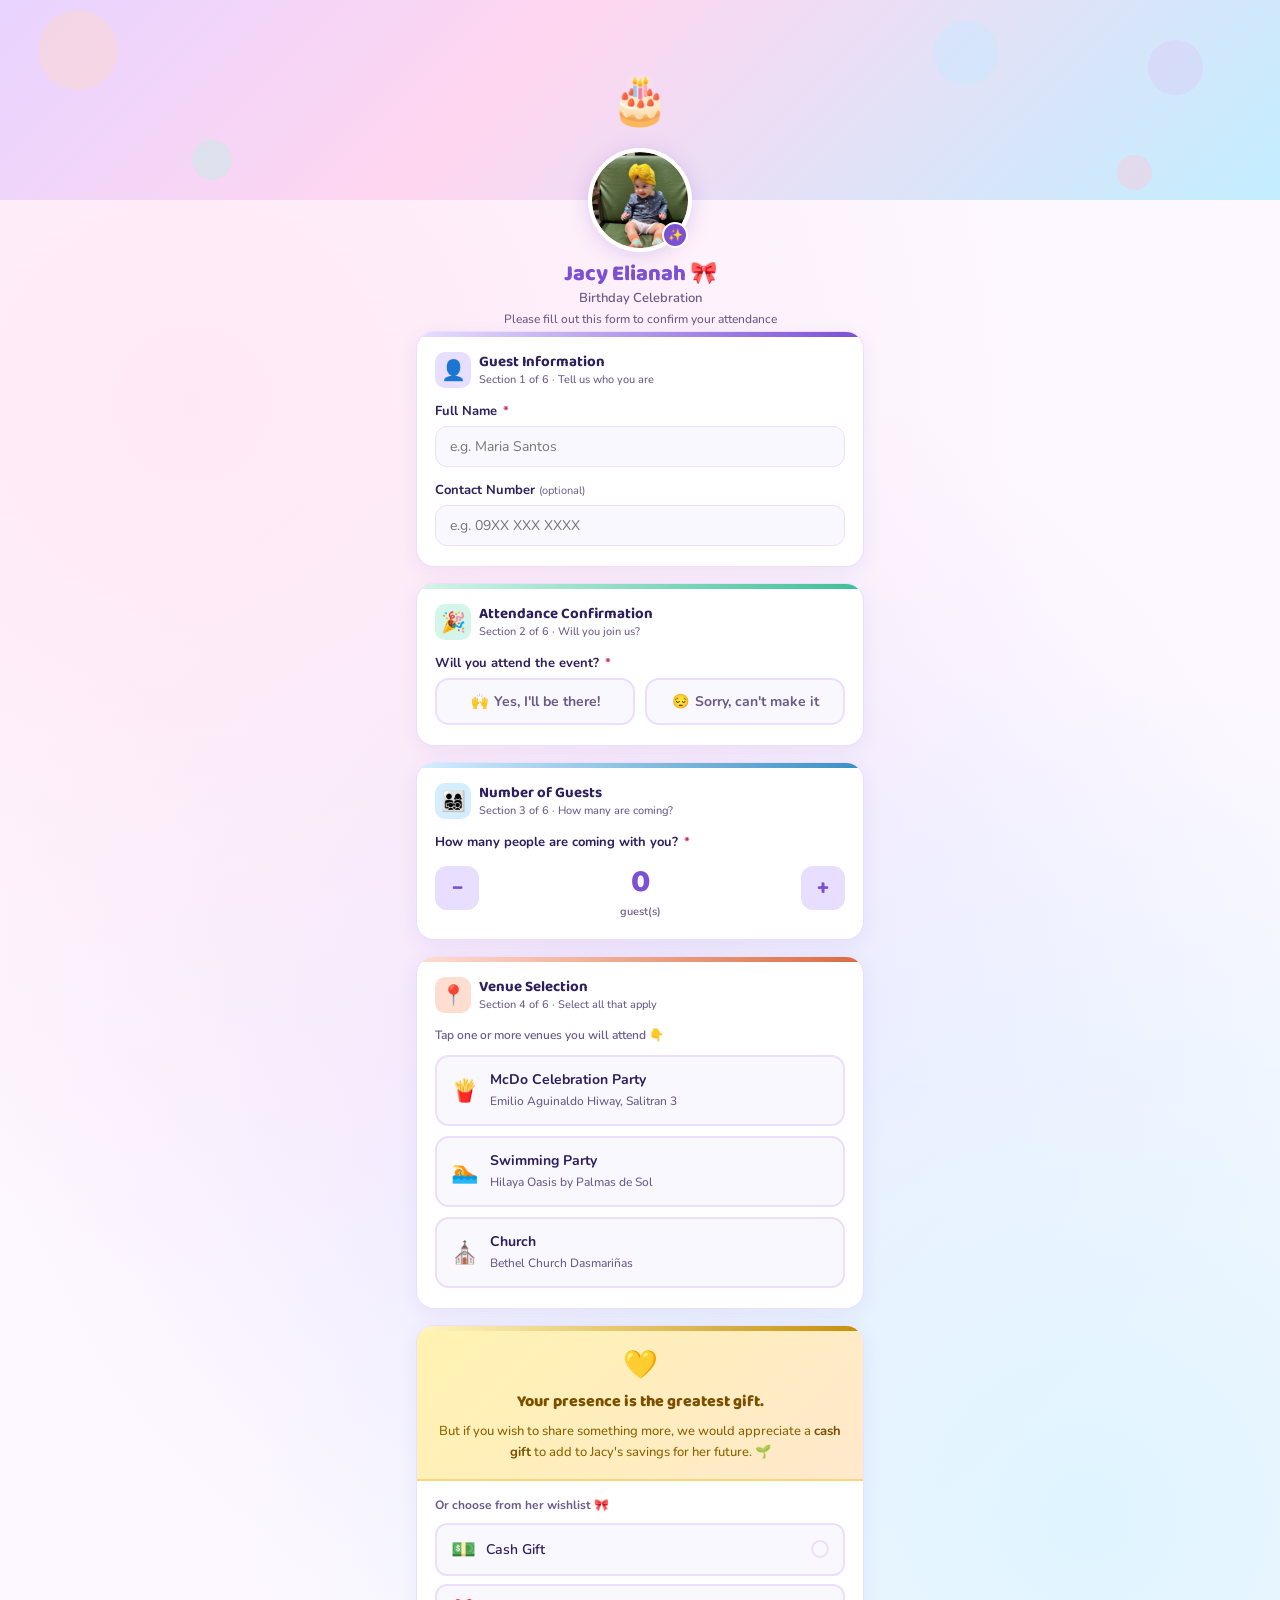
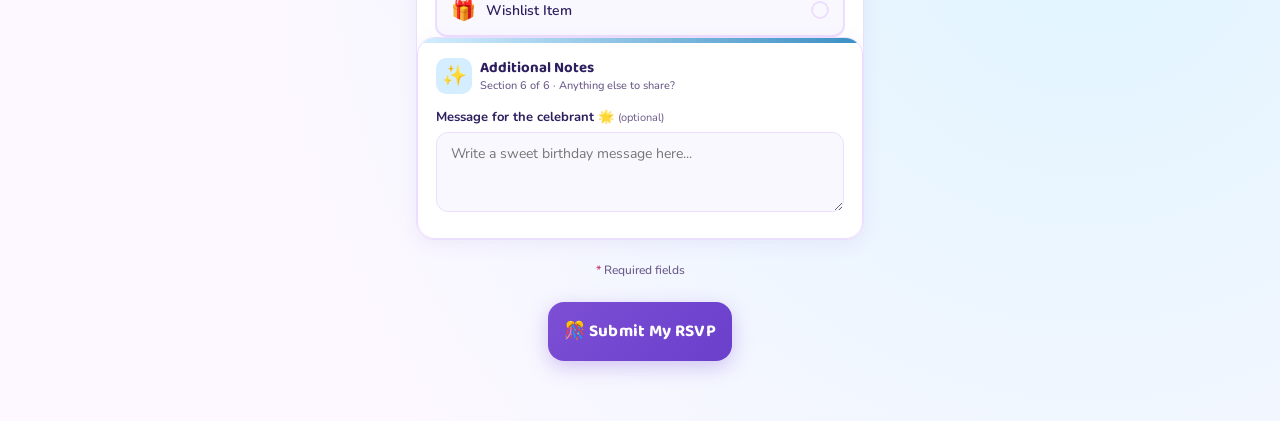
==== rsvp-form.html @ 9f7bb09f "Disable guest photo changes" ====
<!DOCTYPE html>
<html lang="en">
<head>
<meta charset="UTF-8">
<meta name="viewport" content="width=device-width, initial-scale=1.0">
<title>🎉 Party RSVP</title>
<link href="https://fonts.googleapis.com/css2?family=Baloo+2:wght@400;500;600;700;800&family=Nunito:wght@400;500;600;700&display=swap" rel="stylesheet">
<style>
  :root {
    --mint:    #d4f5e9;
    --mint-dk: #3dbf97;
    --lavender:#e8deff;
    --lav-dk:  #7c4fd4;
    --peach:   #ffddd0;
    --peach-dk:#d96b42;
    --sky:     #d4eeff;
    --sky-dk:  #3a8fc4;
    --rose:    #ffd9e8;
    --rose-dk: #c93068;
    --butter:  #fff5c2;
    --butter-dk:#c4900a;
    --white:   #ffffff;
    --bg:      #fdf8ff;
    --card:    #ffffff;
    --txt:     #2d1f5e;
    --txt2:    #6b5a8a;
    --border:  #ecdeff;
    --radius:  18px;
    --shadow:  0 4px 20px rgba(100,60,180,0.08);
  }

  * { box-sizing: border-box; margin: 0; padding: 0; }

  body {
    font-family: 'Nunito', sans-serif;
    background: var(--bg);
    background-image:
      radial-gradient(circle at 15% 20%, #ffe8f5 0%, transparent 45%),
      radial-gradient(circle at 85% 75%, #dff4ff 0%, transparent 45%),
      radial-gradient(circle at 50% 50%, #ede4ff 0%, transparent 55%);
    min-height: 100vh;
    color: var(--txt);
    padding: 0 0 60px;
  }

  /* ── HERO ── */
  .hero {
    text-align: center;
    position: relative;
    overflow: hidden;
    margin-bottom: 4px;
  }
  /* cover banner */
  .hero-cover {
    width: 100%;
    height: 200px;
    background: linear-gradient(135deg, #e8d4ff 0%, #ffd6f0 40%, #c2eeff 100%);
    position: relative;
    overflow: hidden;
  }
  .hero-cover-img {
    width: 100%; height: 100%;
    object-fit: cover;
    display: none;
  }
  .hero-cover-img.loaded { display: block; }
  .hero-cover-placeholder {
    position: absolute; inset: 0;
    display: flex; align-items: center; justify-content: center;
    flex-direction: column; gap: 6px;
  }
  .hero-cover-placeholder.hidden { display: none; }
  .cover-upload-hint { font-size: 11px; color: var(--txt2); font-weight: 600; }
  /* bubbles on cover */
  .hero-bubbles { position: absolute; inset: 0; pointer-events: none; }
  .bubble {
    position: absolute; border-radius: 50%;
    opacity: 0.4;
    animation: float 6s ease-in-out infinite;
  }
  @keyframes float {
    0%,100% { transform: translateY(0) rotate(0deg); }
    50%      { transform: translateY(-10px) rotate(180deg); }
  }
  /* circle avatar upload */
  .hero-avatar-wrap {
    position: relative;
    display: inline-block;
    margin-top: -52px;
    z-index: 10;
  }
  .hero-avatar {
    width: 104px; height: 104px;
    border-radius: 50%;
    border: 4px solid #fff;
    box-shadow: 0 4px 20px rgba(139,99,217,0.25);
    background: linear-gradient(135deg, var(--lavender), var(--peach));
    display: flex; align-items: center; justify-content: center;
    overflow: hidden;
    cursor: pointer;
    position: relative;
  }
  .hero-avatar img {
    width: 100%; height: 100%;
    object-fit: cover;
    display: none;
    border-radius: 50%;
  }
  .hero-avatar img.loaded { display: block; }
  .avatar-placeholder { font-size: 36px; pointer-events: none; }
  .avatar-placeholder.hidden { display: none; }
  .avatar-overlay {
    position: absolute; inset: 0; border-radius: 50%;
    background: rgba(139,99,217,0.55);
    display: flex; align-items: center; justify-content: center;
    opacity: 0; transition: opacity .2s;
    pointer-events: none;
  }
  .hero-avatar:hover .avatar-overlay { opacity: 0; }
  .avatar-overlay span { font-size: 22px; }
  .hero-avatar input[type="file"] {
    position: absolute; inset: 0; opacity: 0; cursor: pointer;
    border: none; background: none; width: 100%; height: 100%;
  }
  .avatar-badge {
    position: absolute;
    bottom: 4px; right: 4px;
    width: 26px; height: 26px;
    background: var(--lav-dk);
    border-radius: 50%;
    border: 2px solid #fff;
    display: flex; align-items: center; justify-content: center;
    font-size: 12px;
    pointer-events: none;
  }
  /* text below avatar */
  .hero-name {
    font-family: 'Baloo 2', cursive;
    font-size: 22px;
    font-weight: 800;
    color: var(--lav-dk);
    margin-top: 8px;
    line-height: 1.1;
  }
  .hero-sub {
    font-size: 13px;
    color: var(--txt2);
    font-weight: 600;
    margin-top: 3px;
  }
  .hero-tagline {
    font-size: 12px;
    color: var(--txt2);
    margin-top: 4px;
    font-weight: 500;
  }
  @keyframes bounce {
    0%,100% { transform: translateY(0); }
    50%      { transform: translateY(-7px); }
  }
  .hero-badges {
    display: flex;
    justify-content: center;
    gap: 7px;
    flex-wrap: wrap;
    margin: 12px 16px 20px;
  }
  .badge {
    font-size: 11px;
    font-weight: 700;
    padding: 5px 12px;
    border-radius: 99px;
    letter-spacing: 0.3px;
  }
  .badge-mint   { background: var(--mint);    color: #1a6b55; }
  .badge-rose   { background: var(--rose);    color: #8b1a3a; }
  .badge-sky    { background: var(--sky);     color: #1a5a80; }
  .badge-butter { background: var(--butter);  color: #7a5800; }

  /* ── FORM CONTAINER ── */
  .form-wrap {
    max-width: 480px;
    margin: 0 auto;
    padding: 0 16px;
    display: flex;
    flex-direction: column;
    gap: 16px;
  }

  /* ── SECTION CARD ── */
  .card {
    background: var(--card);
    border-radius: var(--radius);
    padding: 20px 18px;
    box-shadow: var(--shadow);
    border: 1.5px solid var(--border);
    position: relative;
    overflow: hidden;
  }
  .card::before {
    content: '';
    position: absolute;
    top: 0; left: 0; right: 0;
    height: 5px;
    border-radius: var(--radius) var(--radius) 0 0;
  }
  .card.c-lavender::before { background: linear-gradient(90deg, var(--lavender), var(--lav-dk)); }
  .card.c-mint::before     { background: linear-gradient(90deg, var(--mint), var(--mint-dk)); }
  .card.c-peach::before    { background: linear-gradient(90deg, var(--peach), var(--peach-dk)); }
  .card.c-sky::before      { background: linear-gradient(90deg, var(--sky), var(--sky-dk)); }
  .card.c-rose::before     { background: linear-gradient(90deg, var(--rose), var(--rose-dk)); }
  .card.c-butter::before   { background: linear-gradient(90deg, var(--butter), var(--butter-dk)); }

  .section-label {
    display: flex;
    align-items: center;
    gap: 8px;
    margin-bottom: 14px;
  }
  .section-icon {
    font-size: 20px;
    width: 36px; height: 36px;
    border-radius: 10px;
    display: flex; align-items: center; justify-content: center;
    flex-shrink: 0;
  }
  .icon-lav    { background: var(--lavender); }
  .icon-mint   { background: var(--mint); }
  .icon-peach  { background: var(--peach); }
  .icon-sky    { background: var(--sky); }
  .icon-rose   { background: var(--rose); }
  .icon-butter { background: var(--butter); }

  .section-title {
    font-family: 'Baloo 2', cursive;
    font-size: 15px;
    font-weight: 700;
    color: var(--txt);
    line-height: 1.2;
  }
  .section-sub {
    font-size: 11px;
    color: var(--txt2);
    margin-top: 1px;
    font-weight: 500;
  }

  /* ── FORM FIELDS ── */
  .field { margin-bottom: 14px; }
  .field:last-child { margin-bottom: 0; }

  label.field-label {
    display: block;
    font-size: 13px;
    font-weight: 700;
    color: var(--txt);
    margin-bottom: 6px;
  }
  label.field-label span.req { color: var(--rose-dk); margin-left: 2px; }

  input[type="text"],
  input[type="tel"],
  input[type="file"],
  select,
  textarea {
    width: 100%;
    font-family: 'Nunito', sans-serif;
    font-size: 14px;
    color: var(--txt);
    background: #faf8ff;
    border: 1.5px solid var(--border);
    border-radius: 12px;
    padding: 10px 14px;
    outline: none;
    transition: border-color .2s, box-shadow .2s;
    -webkit-appearance: none;
    appearance: none;
  }
  input:focus, select:focus, textarea:focus {
    border-color: var(--lav-dk);
    box-shadow: 0 0 0 3px rgba(139,99,217,0.12);
  }
  textarea { resize: vertical; min-height: 80px; line-height: 1.5; }
  select { background-image: url("data:image/svg+xml,%3Csvg xmlns='http://www.w3.org/2000/svg' width='12' height='8'%3E%3Cpath d='M0 0l6 8 6-8z' fill='%238b63d9'/%3E%3C/svg%3E");
    background-repeat: no-repeat;
    background-position: right 14px center;
    padding-right: 36px;
    cursor: pointer;
  }
  input[type="file"] { cursor: pointer; padding: 8px 14px; }

  /* ── RADIO / YES-NO ── */
  .yesno { display: flex; gap: 10px; }
  .yn-btn {
    flex: 1;
    display: flex;
    align-items: center;
    justify-content: center;
    gap: 6px;
    padding: 12px;
    border-radius: 14px;
    border: 2px solid var(--border);
    background: #faf8ff;
    cursor: pointer;
    font-family: 'Nunito', sans-serif;
    font-size: 14px;
    font-weight: 700;
    color: var(--txt2);
    transition: all .2s;
  }
  .yn-btn:hover { background: var(--lavender); border-color: var(--lav-dk); color: var(--txt); }
  .yn-btn input { display: none; }
  .yn-btn.selected-yes { background: var(--mint); border-color: var(--mint-dk); color: #1a6b55; }
  .yn-btn.selected-no  { background: var(--rose); border-color: var(--rose-dk); color: #8b1a3a; }

  /* ── CHECKBOX VENUE ── */
  .venue-options { display: flex; flex-direction: column; gap: 10px; }
  .venue-opt {
    display: flex;
    align-items: center;
    gap: 12px;
    padding: 13px 14px;
    border-radius: 14px;
    border: 2px solid var(--border);
    background: #faf8ff;
    cursor: pointer;
    transition: all .15s;
    user-select: none;
    -webkit-tap-highlight-color: transparent;
  }
  .venue-opt:hover { background: #f0eaff; border-color: var(--lav-dk); }
  .venue-opt:active { transform: scale(0.97); }
  .venue-opt.checked-mcdo   { background: var(--peach);  border-color: var(--peach-dk); }
  .venue-opt.checked-swim   { background: var(--sky);    border-color: var(--sky-dk); }
  .venue-opt input[type="checkbox"] { display: none; }
  .venue-emoji { font-size: 22px; flex-shrink: 0; }
  .venue-text strong { display: block; font-size: 14px; font-weight: 700; color: var(--txt); }
  .venue-text span   { font-size: 12px; color: var(--txt2); font-weight: 500; }
  .venue-check { display: none; }
  .checked-mcdo   { background: var(--peach); border-color: var(--peach-dk); box-shadow: 0 0 0 2px rgba(217,107,66,0.12); }
  .checked-swim   { background: var(--sky); border-color: var(--sky-dk); box-shadow: 0 0 0 2px rgba(58,143,196,0.12); }
  .checked-church { background: var(--mint); border-color: var(--mint-dk); box-shadow: 0 0 0 2px rgba(61,191,151,0.12); }

  /* ── GIFT OPTIONS ── */
  .gift-options { display: flex; flex-direction: column; gap: 8px; }
  .gift-opt {
    display: flex;
    align-items: center;
    gap: 10px;
    padding: 11px 14px;
    border-radius: 12px;
    border: 2px solid var(--border);
    background: #faf8ff;
    cursor: pointer;
    transition: all .2s;
    font-size: 14px;
    font-weight: 600;
    color: var(--txt);
  }
  .gift-opt:hover { background: #fff8f0; border-color: var(--butter-dk); }
  .gift-opt input[type="radio"] { display: none; }
  .gift-opt.selected { background: var(--butter); border-color: var(--butter-dk); }
  .gift-icon { font-size: 20px; }
  .gift-dot {
    margin-left: auto;
    width: 18px; height: 18px;
    border-radius: 50%;
    border: 2px solid var(--border);
    flex-shrink: 0;
    transition: all .2s;
  }
  .gift-opt.selected .gift-dot { background: var(--butter-dk); border-color: var(--butter-dk); }

  /* ── GIFT SUGGEST DROPDOWN ── */
  .gift-suggest { display: none; margin-top: 10px; }
  .gift-suggest.visible { display: block; }

  /* ── FILE UPLOAD ── */
  .upload-area {
    border: 2px dashed var(--border);
    border-radius: 14px;
    background: #faf8ff;
    padding: 20px;
    text-align: center;
    cursor: pointer;
    transition: all .2s;
    position: relative;
  }
  .upload-area:hover { border-color: var(--rose-dk); background: #fff5f8; }
  .upload-area input[type="file"] {
    position: absolute; inset: 0;
    opacity: 0; cursor: pointer;
    border: none; background: none; padding: 0; border-radius: 0;
  }
  .upload-icon { font-size: 32px; display: block; margin-bottom: 6px; }
  .upload-text { font-size: 13px; font-weight: 700; color: var(--txt2); }
  .upload-sub  { font-size: 11px; color: var(--txt2); margin-top: 3px; }
  .upload-preview { display: none; margin-top: 12px; }
  .upload-preview img { max-width: 100%; border-radius: 10px; max-height: 160px; object-fit: cover; }
  .upload-preview.has-image { display: block; }

  /* ── SUBMIT BTN ── */
  .submit-wrap { padding: 0 16px; max-width: 480px; margin: 8px auto 0; }
  .submit-btn {
    width: 100%;
    font-family: 'Baloo 2', cursive;
    font-size: 17px;
    font-weight: 700;
    color: #fff;
    background: linear-gradient(135deg, var(--lav-dk) 0%, #6a3fcb 100%);
    border: none;
    border-radius: 16px;
    padding: 16px;
    cursor: pointer;
    box-shadow: 0 6px 20px rgba(139,99,217,0.35);
    transition: transform .15s, box-shadow .15s;
    letter-spacing: 0.3px;
  }
  .submit-btn:hover  { transform: translateY(-2px); box-shadow: 0 8px 24px rgba(139,99,217,0.45); }
  .submit-btn:active { transform: scale(0.98); }

  /* ── REQUIRED NOTE ── */
  .req-note { text-align: center; font-size: 12px; color: var(--txt2); margin: 0 16px 0; font-weight: 500; }

  /* ── SUCCESS SCREEN ── */
  #success-screen {
    display: none;
    max-width: 480px;
    margin: 40px auto;
    padding: 0 16px;
    animation: popIn .4s ease;
  }
  @keyframes popIn {
    from { transform: scale(.92) translateY(20px); opacity: 0; }
    to   { transform: scale(1) translateY(0);       opacity: 1; }
  }
  .success-card {
    background: var(--card);
    border-radius: 24px;
    padding: 32px 24px;
    text-align: center;
    box-shadow: 0 8px 40px rgba(100,60,180,0.15);
    border: 2px solid var(--lavender);
  }
  .success-emoji { font-size: 60px; display: block; margin-bottom: 12px; animation: bounce 2s ease-in-out infinite; }
  .success-card h2 { font-family: 'Baloo 2', cursive; font-size: 24px; font-weight: 800; color: var(--lav-dk); margin-bottom: 8px; }
  .success-card p  { font-size: 14px; color: var(--txt2); line-height: 1.6; font-weight: 500; }
  .summary-grid {
    margin-top: 20px;
    display: flex;
    flex-direction: column;
    gap: 10px;
    text-align: left;
  }
  .summary-row {
    display: flex;
    gap: 10px;
    align-items: flex-start;
    background: var(--bg);
    border-radius: 12px;
    padding: 10px 14px;
    font-size: 13px;
  }
  .summary-row .s-icon { font-size: 18px; flex-shrink: 0; margin-top: 1px; }
  .summary-row .s-label { font-weight: 700; color: var(--txt); display: block; }
  .summary-row .s-val   { color: var(--txt2); font-weight: 500; }
  .reset-btn {
    margin-top: 20px;
    font-family: 'Nunito', sans-serif;
    font-size: 13px;
    font-weight: 700;
    color: var(--lav-dk);
    background: var(--lavender);
    border: none;
    border-radius: 10px;
    padding: 10px 24px;
    cursor: pointer;
    transition: opacity .2s;
  }
  .reset-btn:hover { opacity: .8; }

  /* ── PRODUCT CARDS ── */
  .prod-card {
    border: 2px solid var(--border);
    border-radius: 12px;
    padding: 8px;
    background: #fff;
    cursor: default;
    transition: all .2s;
    user-select: none;
    -webkit-tap-highlight-color: transparent;
    position: relative;
    overflow: hidden;
    pointer-events: none;
  }
  .prod-card:active { transform: scale(0.96); }
  .prod-card.picked { border-color: var(--butter-dk); background: var(--butter); }
  .prod-card .prod-name {
    font-size: 11px; font-weight: 700; color: var(--txt2);
    text-align: center; margin-top: 6px; line-height: 1.3;
  }
  .prod-card.picked .prod-name { color: var(--butter-dk); }
  .prod-card .prod-tick {
    position: absolute; top: 5px; right: 5px;
    width: 18px; height: 18px; border-radius: 50%;
    background: var(--butter-dk); color: #fff;
    font-size: 10px; display: none;
    align-items: center; justify-content: center;
  }
  .prod-card.picked .prod-tick { display: flex; }

  /* ── WISHLIST ITEMS ── */
  .wishlist-item {
    border: 2px solid var(--border);
    border-radius: 14px;
    padding: 13px 14px;
    margin-bottom: 10px;
    background: #fffdf5;
    cursor: pointer;
    transition: all .2s;
    user-select: none;
    -webkit-tap-highlight-color: transparent;
    overflow: hidden;
  }
  .wishlist-item:active { transform: scale(0.98); }
  .wishlist-item.selected { background: var(--butter); border-color: var(--butter-dk); }
  .wishlist-header { display: flex; align-items: center; gap: 10px; }
  .wishlist-name { font-size: 14px; font-weight: 700; color: var(--txt); flex: 1; }
  .wishlist-check-icon {
    width: 22px; height: 22px; border-radius: 50%;
    border: 2px solid var(--border); flex-shrink: 0;
    display: flex; align-items: center; justify-content: center;
    font-size: 11px; color: transparent;
    transition: all .2s;
  }
  .wishlist-item.selected .wishlist-check-icon { background: var(--butter-dk); border-color: var(--butter-dk); color: #fff; }
  .wishlist-img-wrap {
    max-height: 0;
    overflow: hidden;
    transition: max-height .35s ease, margin-top .35s ease;
    margin-top: 0;
  }
  .wishlist-item.selected .wishlist-img-wrap {
    max-height: 300px;
    margin-top: 12px;
  }
  .gift-suggest.visible .wishlist-img-wrap {
    max-height: none;
    margin-top: 12px;
    overflow: visible;
  }

  /* ── QTY BUTTON ── */
  .qty-btn {
    width: 44px; height: 44px;
    border-radius: 12px;
    border: 2px solid var(--lavender);
    background: var(--lavender);
    color: var(--lav-dk);
    font-size: 22px;
    font-weight: 700;
    cursor: pointer;
    display: flex; align-items: center; justify-content: center;
    flex-shrink: 0;
    transition: all .15s;
    line-height: 1;
    font-family: 'Baloo 2', cursive;
  }
  .qty-btn:hover  { background: var(--lav-dk); color: #fff; border-color: var(--lav-dk); }
  .qty-btn:active { transform: scale(0.93); }

  /* ── VALIDATION ── */
  .error-msg { font-size: 11px; color: var(--rose-dk); font-weight: 700; margin-top: 5px; display: none; }
  .field.invalid .error-msg { display: block; }
  .field.invalid input,
  .field.invalid select { border-color: var(--rose-dk); }
  .venue-req-err { font-size: 11px; color: var(--rose-dk); font-weight: 700; margin-top: 6px; display: none; }
  .venue-req-err.show { display: block; }
</style>
</head>
<body>

<!-- HERO -->
<div class="hero">
  <!-- Cover banner -->
  <div class="hero-cover">
    <div class="hero-bubbles">
      <div class="bubble" style="width:80px;height:80px;background:#ffd6c2;top:5%;left:3%;animation-delay:0s;"></div>
      <div class="bubble" style="width:55px;height:55px;background:#d9c8f5;top:20%;right:6%;animation-delay:1s;"></div>
      <div class="bubble" style="width:40px;height:40px;background:#b8f0e0;bottom:10%;left:15%;animation-delay:2s;"></div>
      <div class="bubble" style="width:65px;height:65px;background:#c2e8ff;top:10%;right:22%;animation-delay:1.5s;"></div>
      <div class="bubble" style="width:35px;height:35px;background:#ffc2d4;bottom:5%;right:10%;animation-delay:0.5s;"></div>
    </div>
    <img id="cover-img" class="hero-cover-img" src="" alt="Cover">
    <div class="hero-cover-placeholder" id="cover-placeholder">
      <span style="font-size:48px;animation:bounce 2s ease-in-out infinite;display:block;">🎂</span>
    </div>
  </div>

  <!-- Circle avatar -->
  <div class="hero-avatar-wrap">
    <div class="hero-avatar" id="avatar-ring">
      <img id="avatar-img" class="loaded" src="[data-uri]" alt="Celebrant">
      <span class="avatar-placeholder hidden" id="avatar-placeholder">🥳</span>
      <div class="avatar-overlay"><span>📷</span></div>

    </div>
    <div class="avatar-badge">✨</div>
  </div>

  <!-- Name & tagline -->
  <div class="hero-name">Jacy Elianah 🎀</div>
  <div class="hero-sub">Birthday Celebration</div>
  <div class="hero-tagline">Please fill out this form to confirm your attendance</div>
</div>

<!-- FORM -->
<form id="rsvp-form" novalidate>
  <div class="form-wrap">

    <!-- SECTION 1: Guest Info -->
    <div class="card c-lavender">
      <div class="section-label">
        <div class="section-icon icon-lav">👤</div>
        <div>
          <div class="section-title">Guest Information</div>
          <div class="section-sub">Section 1 of 6 · Tell us who you are</div>
        </div>
      </div>
      <div class="field" id="field-name">
        <label class="field-label" for="name">Full Name <span class="req">*</span></label>
        <input type="text" id="name" placeholder="e.g. Maria Santos" autocomplete="name">
        <div class="error-msg">Please enter your full name.</div>
      </div>
      <div class="field">
        <label class="field-label" for="contact">Contact Number <span style="font-weight:400;color:var(--txt2);font-size:11px;">(optional)</span></label>
        <input type="tel" id="contact" placeholder="e.g. 09XX XXX XXXX" autocomplete="tel">
      </div>
    </div>

    <!-- SECTION 2: Attendance -->
    <div class="card c-mint">
      <div class="section-label">
        <div class="section-icon icon-mint">🎉</div>
        <div>
          <div class="section-title">Attendance Confirmation</div>
          <div class="section-sub">Section 2 of 6 · Will you join us?</div>
        </div>
      </div>
      <div class="field" id="field-attend">
        <label class="field-label">Will you attend the event? <span class="req">*</span></label>
        <div class="yesno">
          <label class="yn-btn" id="btn-yes">
            <input type="radio" name="attend" value="yes" onchange="selectAttend(this)">
            <span>🙌</span> Yes, I'll be there!
          </label>
          <label class="yn-btn" id="btn-no">
            <input type="radio" name="attend" value="no" onchange="selectAttend(this)">
            <span>😔</span> Sorry, can't make it
          </label>
        </div>
        <div class="error-msg" id="attend-err">Please select your attendance.</div>
      </div>
    </div>

    <!-- SECTION 3: Number of Guests -->
    <div class="card c-sky">
      <div class="section-label">
        <div class="section-icon icon-sky">👨‍👩‍👧‍👦</div>
        <div>
          <div class="section-title">Number of Guests</div>
          <div class="section-sub">Section 3 of 6 · How many are coming?</div>
        </div>
      </div>
      <div class="field">
        <label class="field-label" for="guest-count">How many people are coming with you? <span class="req">*</span></label>
        <div style="display:flex;align-items:center;gap:12px;margin-top:4px;">
          <button type="button" class="qty-btn" onclick="changeGuests(-1)">−</button>
          <div style="flex:1;text-align:center;">
            <span id="guest-display" style="font-family:'Baloo 2',cursive;font-size:32px;font-weight:800;color:var(--lav-dk);">0</span>
            <div style="font-size:11px;color:var(--txt2);font-weight:600;margin-top:-4px;">guest(s)</div>
          </div>
          <button type="button" class="qty-btn" onclick="changeGuests(1)">+</button>
        </div>
        <input type="hidden" id="guest-count" value="0">
      </div>
    </div>

    <!-- SECTION 4: Venue -->
    <div class="card c-peach">
      <div class="section-label">
        <div class="section-icon icon-peach">📍</div>
        <div>
          <div class="section-title">Venue Selection</div>
          <div class="section-sub">Section 4 of 6 · Select all that apply</div>
        </div>
      </div>
      <p style="font-size:12px;color:var(--txt2);font-weight:600;margin-bottom:12px;">Tap one or more venues you will attend 👇</p>
      <div class="venue-options">
        <label class="venue-opt" id="opt-mcdo" onclick="return toggleVenue(event,'checked-mcdo','mcdo')">
          <input type="checkbox" name="venue" value="mcdo">
          <span class="venue-emoji">🍟</span>
          <div class="venue-text">
            <strong>McDo Celebration Party</strong>
            <span>Emilio Aguinaldo Hiway, Salitran 3</span>
          </div>
          <div class="venue-check" id="chk-mcdo">✓</div>
        </label>
        <label class="venue-opt" id="opt-swim" onclick="return toggleVenue(event,'checked-swim','swim')">
          <input type="checkbox" name="venue" value="swim">
          <span class="venue-emoji">🏊</span>
          <div class="venue-text">
            <strong>Swimming Party</strong>
            <span>Hilaya Oasis by Palmas de Sol</span>
          </div>
          <div class="venue-check" id="chk-swim">✓</div>
        </label>
        <label class="venue-opt" id="opt-church" onclick="return toggleVenue(event,'checked-church','church')">
          <input type="checkbox" name="venue" value="church">
          <span class="venue-emoji">⛪</span>
          <div class="venue-text">
            <strong>Church</strong>
            <span>Bethel Church Dasmariñas</span>
          </div>
          <div class="venue-check" id="chk-church">✓</div>
        </label>
      </div>
      <div class="venue-req-err" id="venue-err">Please select at least one venue.</div>
    </div>

    <!-- SECTION 5: Gift Wishlist -->
    <div class="card c-butter" style="padding:0;overflow:hidden;">

      <!-- Heart message block -->
      <div style="background:linear-gradient(135deg,#fff3b0 0%,#ffe8cc 100%);padding:20px 18px 16px;text-align:center;border-bottom:2px solid #f5d87a;">
        <div style="font-size:28px;margin-bottom:8px;">💛</div>
        <div style="font-family:'Baloo 2',cursive;font-size:16px;font-weight:800;color:#7a4f00;line-height:1.3;margin-bottom:8px;">Your presence is the greatest gift.</div>
        <div style="font-size:13px;color:#8b6200;font-weight:500;line-height:1.6;">But if you wish to share something more, we would appreciate a <strong style="color:#7a4f00;">cash gift</strong> to add to Jacy's savings for her future. 🌱</div>
      </div>

      <!-- Gift options: Cash or Wishlist -->
      <div style="padding:16px 18px 0;">
        <div style="font-size:12px;font-weight:700;color:var(--txt2);margin-bottom:10px;">Or choose from her wishlist 🎀</div>
        <div class="gift-options">
          <label class="gift-opt" onclick="selectGift(this,'cash')">
            <input type="radio" name="gift" value="cash">
            <span class="gift-icon">💵</span> Cash Gift
            <div class="gift-dot"></div>
          </label>
          <label class="gift-opt" onclick="selectGift(this,'wishlist')">
            <input type="radio" name="gift" value="wishlist">
            <span class="gift-icon">🎁</span> Wishlist Item
            <div class="gift-dot"></div>
          </label>
        </div>
      </div>

      <!-- Wishlist items (shown when wishlist selected) -->
      <div class="gift-suggest" id="gift-suggest" style="padding:0 18px 0;">
        <div style="font-size:12px;font-weight:700;color:var(--txt2);margin:14px 0 10px;">Tap to see each gift option 👇</div>

        <!-- Everyday Essentials -->
        <div class="wishlist-item" onclick="selectWishlistItem(this,'everyday')" id="wi-everyday">
          <div class="wishlist-header">
            <span style="font-size:18px;">🍼</span>
            <span class="wishlist-name">Everyday Essentials</span>
            <div class="wishlist-check-icon" id="wd-everyday">✓</div>
          </div>
          <div class="wishlist-img-wrap" id="img-everyday" onclick="event.stopPropagation()">
            <div style="font-size:11px;font-weight:700;color:var(--txt2);margin-bottom:8px;text-align:center;">Tap any item to view 👆</div>
            <div style="display:grid;grid-template-columns:1fr 1fr;gap:8px;">

              <div class="prod-card" onclick="event.stopPropagation();toggleProd(this)">
                <img src="[data-uri]" alt="EQ Dry Diapers" style="width:100%;border-radius:8px;display:block;">
                <div class="prod-name">EQ Dry Diapers M 56pcs</div>
              </div>

              <div class="prod-card" onclick="event.stopPropagation();toggleProd(this)">
                <img src="[data-uri]" alt="Cetaphil Baby Wash" style="width:100%;border-radius:8px;display:block;">
                <div class="prod-name">Cetaphil Baby Wash &amp; Shampoo</div>
              </div>

              <div class="prod-card" onclick="event.stopPropagation();toggleProd(this)">
                <img src="[data-uri]" alt="EQ Baby Wipes" style="width:100%;border-radius:8px;display:block;">
                <div class="prod-name">EQ Baby Wipes 4-pack</div>
              </div>

              <div class="prod-card" onclick="event.stopPropagation();toggleProd(this)">
                <img src="[data-uri]" alt="Tenderoo Lotion" style="width:100%;border-radius:8px;display:block;">
                <div class="prod-name">Tenderoo Moisturizing Lotion</div>
              </div>

              <div class="prod-card" style="grid-column:1/-1;" onclick="event.stopPropagation();toggleProd(this)">
                <img src="[data-uri]" alt="MyBaby Powder" style="width:100%;border-radius:8px;display:block;">
                <div class="prod-name">MyBaby Powder</div>
              </div>

            </div>
          </div>
        </div>

        <!-- Wooden Montessori Toys -->
        <div class="wishlist-item" onclick="selectWishlistItem(this,'toys')" id="wi-toys">
          <div class="wishlist-header">
            <span style="font-size:18px;">🧸</span>
            <span class="wishlist-name">Wooden Montessori Toys</span>
            <div class="wishlist-check-icon" id="wd-toys">✓</div>
          </div>
          <div class="wishlist-img-wrap" id="img-toys" onclick="event.stopPropagation()">
            <img src="[data-uri]" alt="Wooden Montessori Toys" style="width:100%;border-radius:10px;display:block;">
          </div>
        </div>

        <input type="hidden" id="gift-type" value="">
      </div>

    <!-- SECTION 6: Additional Notes -->
    <div class="card c-sky">
      <div class="section-label">
        <div class="section-icon icon-sky">✨</div>
        <div>
          <div class="section-title">Additional Notes</div>
          <div class="section-sub">Section 6 of 6 · Anything else to share?</div>
        </div>
      </div>
      <div class="field">
        <label class="field-label" for="message">Message for the celebrant 🌟 <span style="font-weight:400;color:var(--txt2);font-size:11px;">(optional)</span></label>
        <textarea id="message" placeholder="Write a sweet birthday message here..."></textarea>
      </div>
    </div>

  </div>

  <p class="req-note" style="margin-top:6px;"><span style="color:var(--rose-dk);">*</span> Required fields</p>
  <div class="submit-wrap">
    <button type="submit" class="submit-btn">🎊 Submit My RSVP</button>
  </div>
</form>

<!-- SUCCESS -->
<div id="success-screen">
  <div class="success-card">
    <span class="success-emoji">🎉</span>
    <h2>RSVP Received!</h2>
    <p>Thank you! Your response has been recorded.<br>We can't wait to celebrate with you! 🥳</p>
    <div class="summary-grid" id="summary-grid"></div>
    <button class="reset-btn" onclick="resetForm()">Submit Another Response</button>
  </div>
</div>

<script>
  var GOOGLE_SHEET_WEB_APP_URL = 'https://script.google.com/macros/s/AKfycbwkUunyS-vvQ6Q38WIg3QrL0h65zpZRrgs7xfl-XmZJHcxufd08ZSHHS71UHUqowGVWUA/exec';
  var venueState = { mcdo: false, swim: false, church: false };
  var attendVal = '';
  var giftVal = '';

  var guestCount = 0;
  function changeGuests(delta) {
    guestCount = Math.max(0, Math.min(20, guestCount + delta));
    document.getElementById('guest-display').textContent = guestCount;
    document.getElementById('guest-count').value = guestCount;
  }

  function selectAttend(el) {
    attendVal = el.value;
    document.getElementById('btn-yes').className = 'yn-btn' + (el.value === 'yes' ? ' selected-yes' : '');
    document.getElementById('btn-no').className  = 'yn-btn' + (el.value === 'no'  ? ' selected-no'  : '');
    document.getElementById('attend-err').style.display = 'none';
  }

  function toggleVenue(event, cls, key) {
    if (event) {
      event.preventDefault();
      event.stopPropagation();
    }
    venueState[key] = !venueState[key];
    var el = document.getElementById('opt-' + key);
    var input = el.querySelector('input[type="checkbox"]');
    if (venueState[key]) {
      el.className = 'venue-opt ' + cls;
    } else {
      el.className = 'venue-opt';
    }
    if (input) input.checked = venueState[key];
    document.getElementById('venue-err').className = 'venue-req-err';
    return false;
  }

  function toggleProd(el) {
    el.classList.toggle('picked');
    var tick = el.querySelector('.prod-tick');
    if (!tick) {
      tick = document.createElement('div');
      tick.className = 'prod-tick';
      tick.textContent = '✓';
      el.appendChild(tick);
    }
  }

  function selectWishlistItem(el, val) {
    document.querySelectorAll('.wishlist-item').forEach(function(i) {
      i.className = 'wishlist-item';
    });
    el.className = 'wishlist-item selected';
    document.getElementById('gift-type').value = val;
  }

  function selectGift(lbl, val) {
    giftVal = val;
    document.querySelectorAll('.gift-opt').forEach(function(el) {
      el.className = 'gift-opt';
    });
    lbl.className = 'gift-opt selected';
    var sugg = document.getElementById('gift-suggest');
    sugg.className = val === 'wishlist' ? 'gift-suggest visible' : 'gift-suggest';
    if (val !== 'wishlist') {
      document.querySelectorAll('.wishlist-item').forEach(function(i) { i.className = 'wishlist-item'; });
      document.getElementById('gift-type').value = '';
    } else {
      document.querySelectorAll('.wishlist-item img').forEach(function(img) { img.style.removeProperty('display'); });
    }
  }

  function loadAvatarPhoto(input) {
    if (input.files && input.files[0]) {
      var reader = new FileReader();
      reader.onload = function(e) {
        var img = document.getElementById('avatar-img');
        img.src = e.target.result;
        img.className = 'loaded';
        document.getElementById('avatar-placeholder').className = 'avatar-placeholder hidden';
      };
      reader.readAsDataURL(input.files[0]);
    }
  }

  function previewCelebPhoto(input) {
    if (input.files && input.files[0]) {
      var reader = new FileReader();
      reader.onload = function(e) {
        document.getElementById('celeb-preview-img').src = e.target.result;
        document.getElementById('celeb-preview').className = 'upload-preview has-image';
      };
      reader.readAsDataURL(input.files[0]);
    }
  }

  function previewPhoto(input) {
    if (input.files && input.files[0]) {
      var reader = new FileReader();
      reader.onload = function(e) {
        document.getElementById('preview-img').src = e.target.result;
        document.getElementById('photo-preview').className = 'upload-preview has-image';
      };
      reader.readAsDataURL(input.files[0]);
    }
  }

  document.getElementById('rsvp-form').addEventListener('submit', async function(e) {
    e.preventDefault();
    var valid = true;

    // Name
    var nameVal = document.getElementById('name').value.trim();
    var fName = document.getElementById('field-name');
    if (!nameVal) { fName.className = 'field invalid'; valid = false; }
    else { fName.className = 'field'; }

    // Attend
    if (!attendVal) {
      document.getElementById('attend-err').style.display = 'block';
      valid = false;
    }

    // Venue (required)
    if (!venueState.mcdo && !venueState.swim && !venueState.church) {
      document.getElementById('venue-err').className = 'venue-req-err show';
      valid = false;
    }

    if (!valid) {
      document.querySelector('.field.invalid, [style*="display: block"]')
        && document.querySelector('.card').scrollIntoView({ behavior: 'smooth' });
      return;
    }

    // Build summary
    var venues = [];
    var venueSheetValues = [];
    if (venueState.mcdo) { venues.push('McDo Party'); venueSheetValues.push('McDo Celebration Party'); }
    if (venueState.swim) { venues.push('Swimming Party'); venueSheetValues.push('Swimming Party'); }
    if (venueState.church) { venues.push('Bethel Church'); venueSheetValues.push('Church'); }

    var giftLabel = giftVal === 'cash' ? '💵 Cash Gift' : giftVal === 'wishlist' ? '🎁 Wishlist Item' : '—';
    var giftSugg = document.getElementById('gift-type').value;
    var wishlistNames = { everyday: '🍼 Everyday Essentials', toys: '🧸 Wooden Montessori Toys' };
    if (giftVal === 'wishlist' && giftSugg && wishlistNames[giftSugg]) giftLabel += ' · ' + wishlistNames[giftSugg];

    var contactVal = document.getElementById('contact').value.trim();
    var msg = document.getElementById('message').value.trim() || '-';

    var rows = [
      ['👤', 'Name', nameVal],
      ['🎉', 'Attendance', attendVal === 'yes' ? '✅ Attending' : '❌ Not Attending'],
      ['👨‍👩‍👧‍👦', 'Guests', guestCount + ' guest(s)'],
      ['📍', 'Venue(s)', venues.join(' + ') || '—'],
      ['🎁', 'Gift', giftLabel],
      ['💌', 'Message', msg],
    ];

    var html = '';
    rows.forEach(function(r) {
      html += '<div class="summary-row"><span class="s-icon">' + r[0] + '</span><div><span class="s-label">' + r[1] + '</span><span class="s-val">' + r[2] + '</span></div></div>';
    });
    var submitBtn = document.querySelector('.submit-btn');
    var originalBtnHtml = submitBtn.innerHTML;
    submitBtn.disabled = true;
    submitBtn.textContent = 'Submitting RSVP...';

    var payload = new URLSearchParams({
      fullName: nameVal,
      contactNumber: contactVal,
      attendance: attendVal === 'yes' ? 'Yes' : 'No',
      guestCount: String(guestCount),
      venues: venueSheetValues.join(', '),
      giftChoice: giftVal === 'cash' ? 'Cash Gift' : giftVal === 'wishlist' ? 'Wishlist Item' : '',
      wishlistCategory: giftSugg ? (wishlistNames[giftSugg] || giftSugg) : '',
      message: document.getElementById('message').value.trim(),
      source: window.location.pathname.split('/').pop() || 'index.html',
      website: ''
    });

    try {
      if (!GOOGLE_SHEET_WEB_APP_URL) throw new Error('Google Sheet web app URL is missing.');
      await fetch(GOOGLE_SHEET_WEB_APP_URL, {
        method: 'POST',
        mode: 'no-cors',
        headers: {
          'Content-Type': 'application/x-www-form-urlencoded;charset=UTF-8'
        },
        body: payload.toString()
      });

      document.getElementById('summary-grid').innerHTML = html;
      document.getElementById('rsvp-form').style.display = 'none';
      var heroEl = document.querySelector('.hero');
      if (heroEl) heroEl.style.display = 'none';
      document.getElementById('success-screen').style.display = 'block';
      window.scrollTo({ top: 0, behavior: 'smooth' });
    } catch (err) {
      console.error('RSVP submission failed', err);
      alert('The RSVP could not be submitted right now. Please try again in a moment.');
    } finally {
      submitBtn.disabled = false;
      submitBtn.innerHTML = originalBtnHtml;
    }
  });

  function resetForm() {
    document.getElementById('rsvp-form').reset();
    document.getElementById('rsvp-form').style.display = 'block';
    document.querySelector('.hero').style.display = 'block';
    document.getElementById('success-screen').style.display = 'none';
    guestCount = 0;
    document.getElementById('guest-display').textContent = '0';
    document.getElementById('guest-count').value = '0';
    attendVal = ''; giftVal = '';
    venueState = { mcdo: false, swim: false, church: false };
    document.getElementById('btn-yes').className = 'yn-btn';
    document.getElementById('btn-no').className  = 'yn-btn';
    document.getElementById('opt-mcdo').className   = 'venue-opt';
    document.getElementById('opt-swim').className   = 'venue-opt';
    document.getElementById('opt-church').className = 'venue-opt';
    document.querySelectorAll('.venue-opt input[type="checkbox"]').forEach(function(input) { input.checked = false; });
    document.querySelectorAll('.gift-opt').forEach(function(el) { el.className = 'gift-opt'; });
    document.querySelectorAll('.wishlist-item').forEach(function(el) { el.className = 'wishlist-item'; });
    document.getElementById('gift-type').value = '';
    document.getElementById('gift-suggest').className = 'gift-suggest';
    document.getElementById('avatar-img').className = '';
    document.getElementById('avatar-img').src = '';
    document.getElementById('avatar-placeholder').className = 'avatar-placeholder';
    document.getElementById('celeb-preview').className = 'upload-preview';
    document.getElementById('photo-preview').className = 'upload-preview';
    window.scrollTo({ top: 0, behavior: 'smooth' });
  }
</script>
</body>
</html>
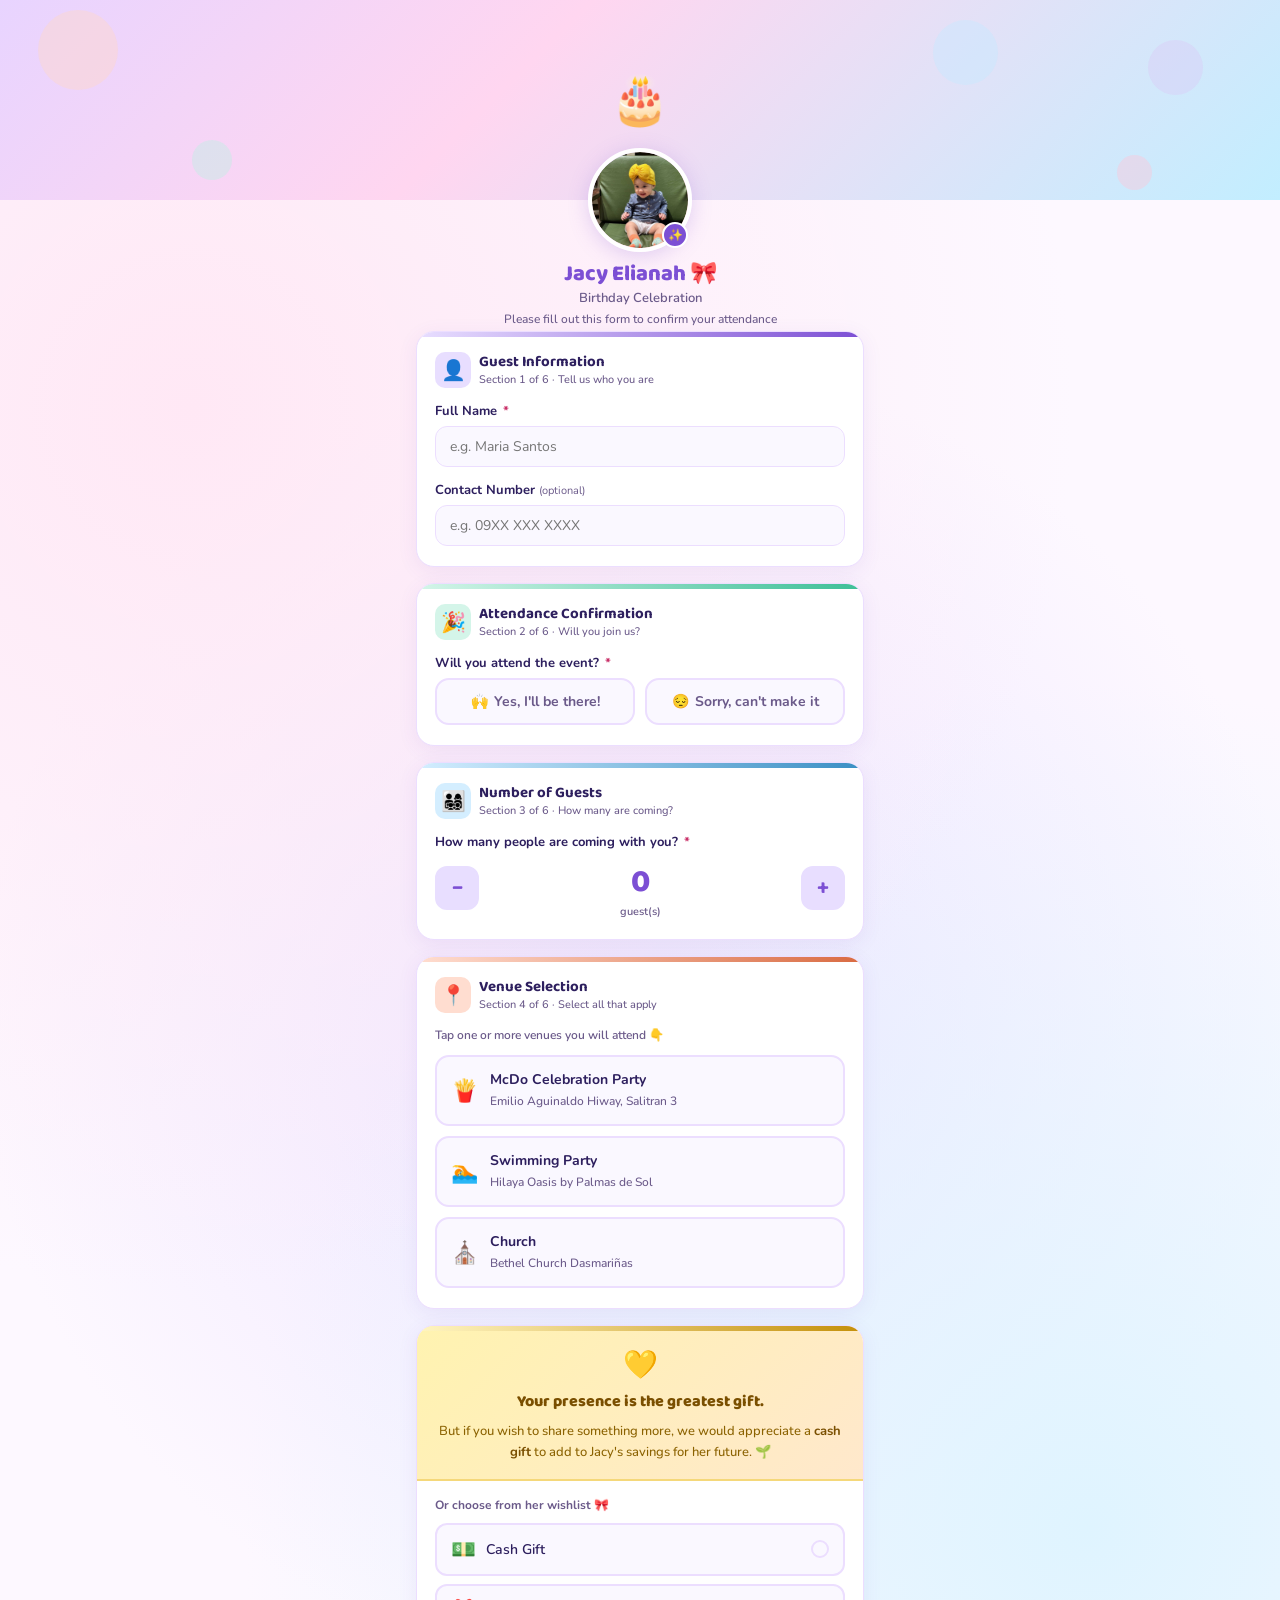
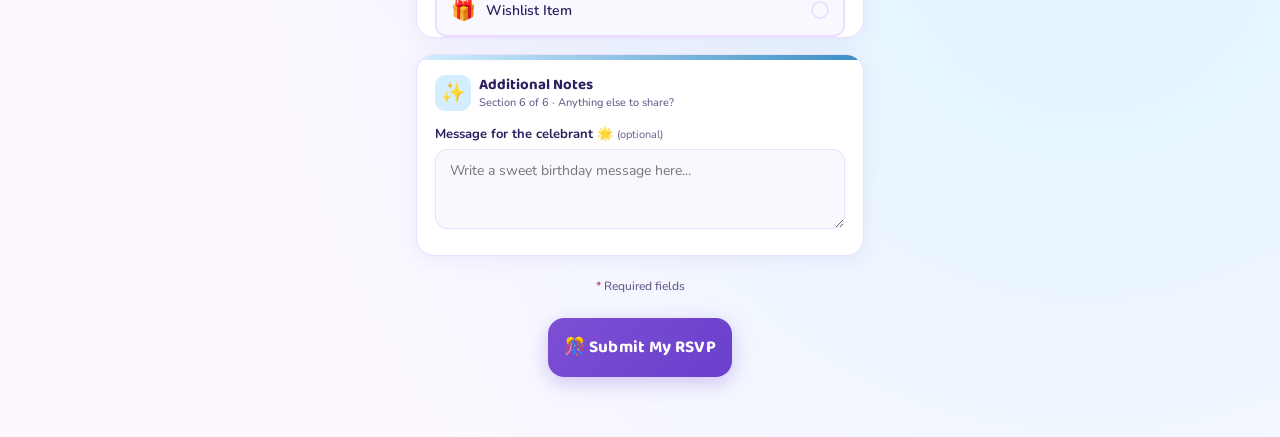
==== commit 504c4ead: "fix: hide guest/venue for non-attendees + repair form DOM structure Selecting "No" now hides the Num" ====
--- a/rsvp-form.html
+++ b/rsvp-form.html
@@ -664,7 +664,7 @@
     </div>
 
     <!-- SECTION 3: Number of Guests -->
-    <div class="card c-sky">
+    <div class="card c-sky" id="section-guests">
       <div class="section-label">
         <div class="section-icon icon-sky">👨‍👩‍👧‍👦</div>
         <div>
@@ -687,7 +687,7 @@
     </div>
 
     <!-- SECTION 4: Venue -->
-    <div class="card c-peach">
+    <div class="card c-peach" id="section-venue">
       <div class="section-label">
         <div class="section-icon icon-peach">📍</div>
         <div>
@@ -813,6 +813,7 @@
 
         <input type="hidden" id="gift-type" value="">
       </div>
+    </div>
 
     <!-- SECTION 6: Additional Notes -->
     <div class="card c-sky">
@@ -829,20 +830,19 @@
       </div>
     </div>
 
-  </div>
-
   <p class="req-note" style="margin-top:6px;"><span style="color:var(--rose-dk);">*</span> Required fields</p>
   <div class="submit-wrap">
     <button type="submit" class="submit-btn">🎊 Submit My RSVP</button>
   </div>
+</div>
 </form>
 
 <!-- SUCCESS -->
 <div id="success-screen">
   <div class="success-card">
-    <span class="success-emoji">🎉</span>
-    <h2>RSVP Received!</h2>
-    <p>Thank you! Your response has been recorded.<br>We can't wait to celebrate with you! 🥳</p>
+    <span class="success-emoji" id="success-emoji">🎉</span>
+    <h2 id="success-heading">RSVP Received!</h2>
+    <p id="success-msg"></p>
     <div class="summary-grid" id="summary-grid"></div>
     <button class="reset-btn" onclick="resetForm()">Submit Another Response</button>
   </div>
@@ -866,6 +866,12 @@
     document.getElementById('btn-yes').className = 'yn-btn' + (el.value === 'yes' ? ' selected-yes' : '');
     document.getElementById('btn-no').className  = 'yn-btn' + (el.value === 'no'  ? ' selected-no'  : '');
     document.getElementById('attend-err').style.display = 'none';
+    // Guest count + venue only apply to attendees — hide those sections (and
+    // skip their required checks) when the guest says they can't make it.
+    var attending = el.value === 'yes';
+    document.getElementById('section-guests').style.display = attending ? '' : 'none';
+    document.getElementById('section-venue').style.display  = attending ? '' : 'none';
+    if (!attending) document.getElementById('venue-err').className = 'venue-req-err';
   }
 
   function toggleVenue(event, cls, key) {
@@ -921,41 +927,6 @@
     }
   }
 
-  function loadAvatarPhoto(input) {
-    if (input.files && input.files[0]) {
-      var reader = new FileReader();
-      reader.onload = function(e) {
-        var img = document.getElementById('avatar-img');
-        img.src = e.target.result;
-        img.className = 'loaded';
-        document.getElementById('avatar-placeholder').className = 'avatar-placeholder hidden';
-      };
-      reader.readAsDataURL(input.files[0]);
-    }
-  }
-
-  function previewCelebPhoto(input) {
-    if (input.files && input.files[0]) {
-      var reader = new FileReader();
-      reader.onload = function(e) {
-        document.getElementById('celeb-preview-img').src = e.target.result;
-        document.getElementById('celeb-preview').className = 'upload-preview has-image';
-      };
-      reader.readAsDataURL(input.files[0]);
-    }
-  }
-
-  function previewPhoto(input) {
-    if (input.files && input.files[0]) {
-      var reader = new FileReader();
-      reader.onload = function(e) {
-        document.getElementById('preview-img').src = e.target.result;
-        document.getElementById('photo-preview').className = 'upload-preview has-image';
-      };
-      reader.readAsDataURL(input.files[0]);
-    }
-  }
-
   document.getElementById('rsvp-form').addEventListener('submit', async function(e) {
     e.preventDefault();
     var valid = true;
@@ -972,8 +943,8 @@
       valid = false;
     }
 
-    // Venue (required)
-    if (!venueState.mcdo && !venueState.swim && !venueState.church) {
+    // Venue (required only when attending — decliners skip this)
+    if (attendVal === 'yes' && !venueState.mcdo && !venueState.swim && !venueState.church) {
       document.getElementById('venue-err').className = 'venue-req-err show';
       valid = false;
     }
@@ -1002,11 +973,17 @@
     var rows = [
       ['👤', 'Name', nameVal],
       ['🎉', 'Attendance', attendVal === 'yes' ? '✅ Attending' : '❌ Not Attending'],
-      ['👨‍👩‍👧‍👦', 'Guests', guestCount + ' guest(s)'],
-      ['📍', 'Venue(s)', venues.join(' + ') || '—'],
-      ['🎁', 'Gift', giftLabel],
-      ['💌', 'Message', msg],
     ];
+    // Guests + venue only matter for attendees
+    if (attendVal === 'yes') {
+      rows.push(['👨‍👩‍👧‍👦', 'Guests', guestCount + ' guest(s)']);
+      rows.push(['📍', 'Venue(s)', venues.join(' + ') || '—']);
+    }
+    // Show the gift row for attendees, or for decliners only if they chose one
+    if (attendVal === 'yes' || giftVal) {
+      rows.push(['🎁', 'Gift', giftLabel]);
+    }
+    rows.push(['💌', 'Message', msg]);
 
     var html = '';
     rows.forEach(function(r) {
@@ -1032,15 +1009,20 @@
 
     try {
       if (!GOOGLE_SHEET_WEB_APP_URL) throw new Error('Google Sheet web app URL is missing.');
-      await fetch(GOOGLE_SHEET_WEB_APP_URL, {
+      await fetch(GOOGLE_SHEET_WEB_APP_URL + '?' + payload.toString(), {
         method: 'POST',
         mode: 'no-cors',
-        headers: {
-          'Content-Type': 'application/x-www-form-urlencoded;charset=UTF-8'
-        },
-        body: payload.toString()
       });
 
+      if (attendVal === 'yes') {
+        document.getElementById('success-emoji').textContent = '🎉';
+        document.getElementById('success-heading').textContent = 'See you there!';
+        document.getElementById('success-msg').textContent = "We can't wait to celebrate with you! 🥳";
+      } else {
+        document.getElementById('success-emoji').textContent = '💌';
+        document.getElementById('success-heading').textContent = 'Thank you for letting us know!';
+        document.getElementById('success-msg').textContent = "We'll miss you! We truly appreciate you taking the time to respond. 💕";
+      }
       document.getElementById('summary-grid').innerHTML = html;
       document.getElementById('rsvp-form').style.display = 'none';
       var heroEl = document.querySelector('.hero');
@@ -1061,6 +1043,8 @@
     document.getElementById('rsvp-form').style.display = 'block';
     document.querySelector('.hero').style.display = 'block';
     document.getElementById('success-screen').style.display = 'none';
+    document.getElementById('section-guests').style.display = '';
+    document.getElementById('section-venue').style.display = '';
     guestCount = 0;
     document.getElementById('guest-display').textContent = '0';
     document.getElementById('guest-count').value = '0';
@@ -1076,11 +1060,6 @@
     document.querySelectorAll('.wishlist-item').forEach(function(el) { el.className = 'wishlist-item'; });
     document.getElementById('gift-type').value = '';
     document.getElementById('gift-suggest').className = 'gift-suggest';
-    document.getElementById('avatar-img').className = '';
-    document.getElementById('avatar-img').src = '';
-    document.getElementById('avatar-placeholder').className = 'avatar-placeholder';
-    document.getElementById('celeb-preview').className = 'upload-preview';
-    document.getElementById('photo-preview').className = 'upload-preview';
     window.scrollTo({ top: 0, behavior: 'smooth' });
   }
 </script>
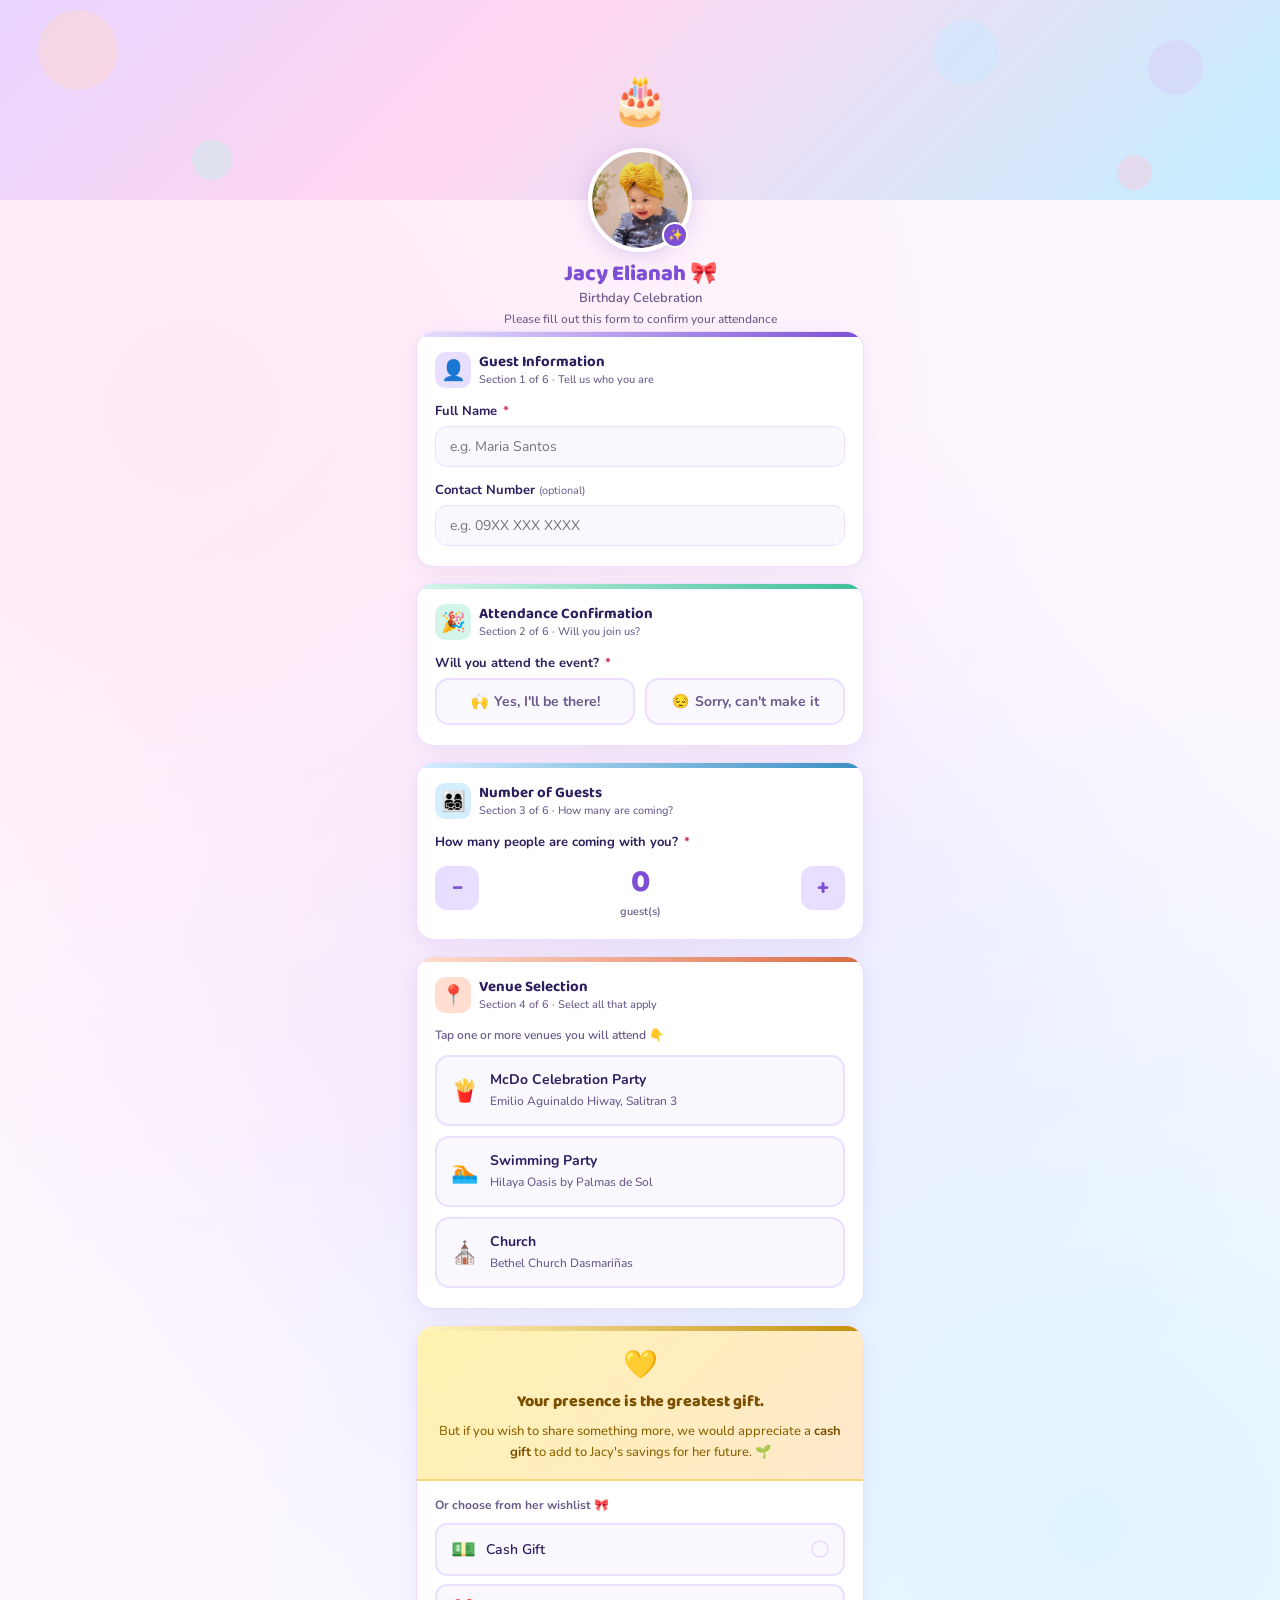
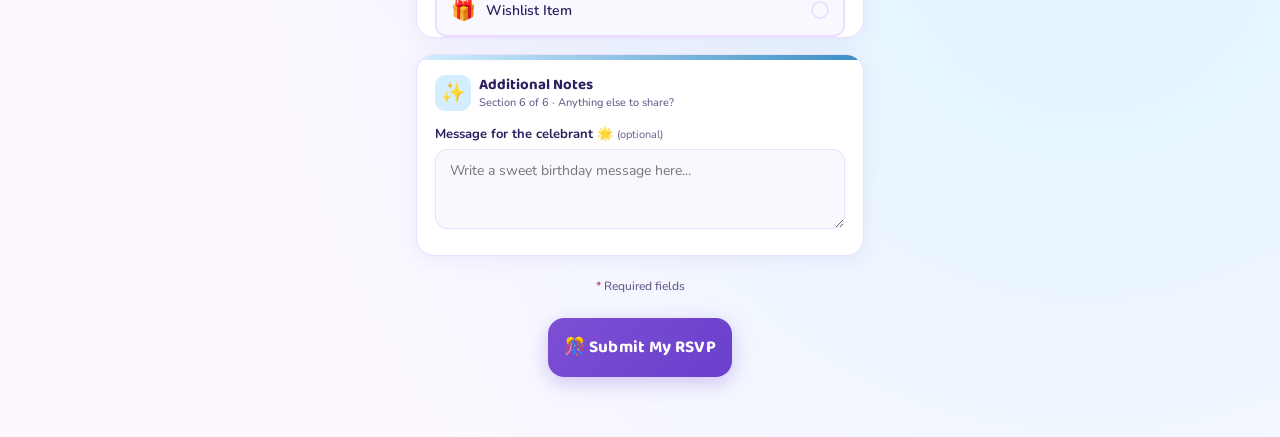
==== commit 6e16227b: "feat: set Jacy's photo as hero avatar and browser favicon Embed the celebrant's photo as the circula" ====
--- a/rsvp-form.html
+++ b/rsvp-form.html
@@ -4,6 +4,8 @@
 <meta charset="UTF-8">
 <meta name="viewport" content="width=device-width, initial-scale=1.0">
 <title>🎉 Party RSVP</title>
+<link rel="icon" type="image/png" sizes="32x32" href="assets/images/favicon-32.png">
+<link rel="apple-touch-icon" sizes="180x180" href="assets/images/apple-touch-icon.png">
 <link href="https://fonts.googleapis.com/css2?family=Baloo+2:wght@400;500;600;700;800&family=Nunito:wght@400;500;600;700&display=swap" rel="stylesheet">
 <style>
   :root {
@@ -600,7 +602,7 @@
   <!-- Circle avatar -->
   <div class="hero-avatar-wrap">
     <div class="hero-avatar" id="avatar-ring">
-      <img id="avatar-img" class="loaded" src="[data-uri]" alt="Celebrant">
+      <img id="avatar-img" class="loaded" src="[data-uri]